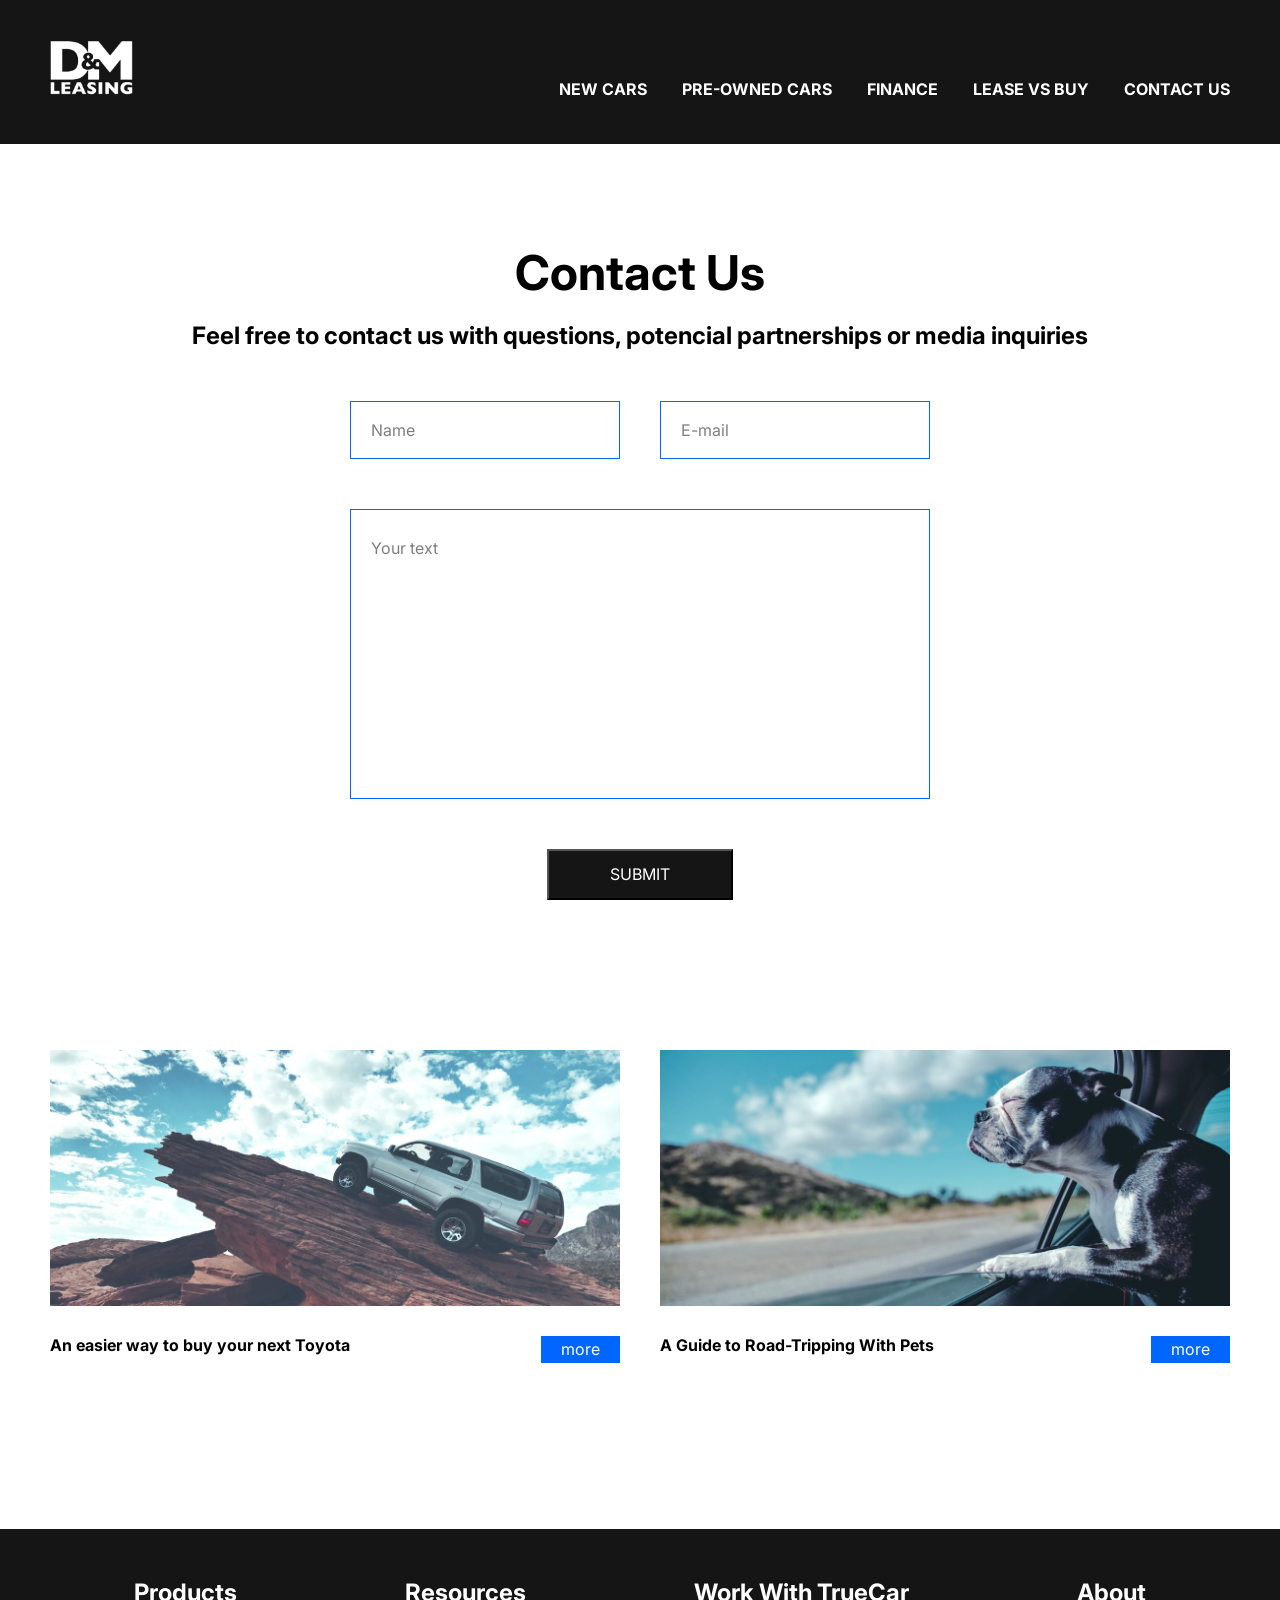
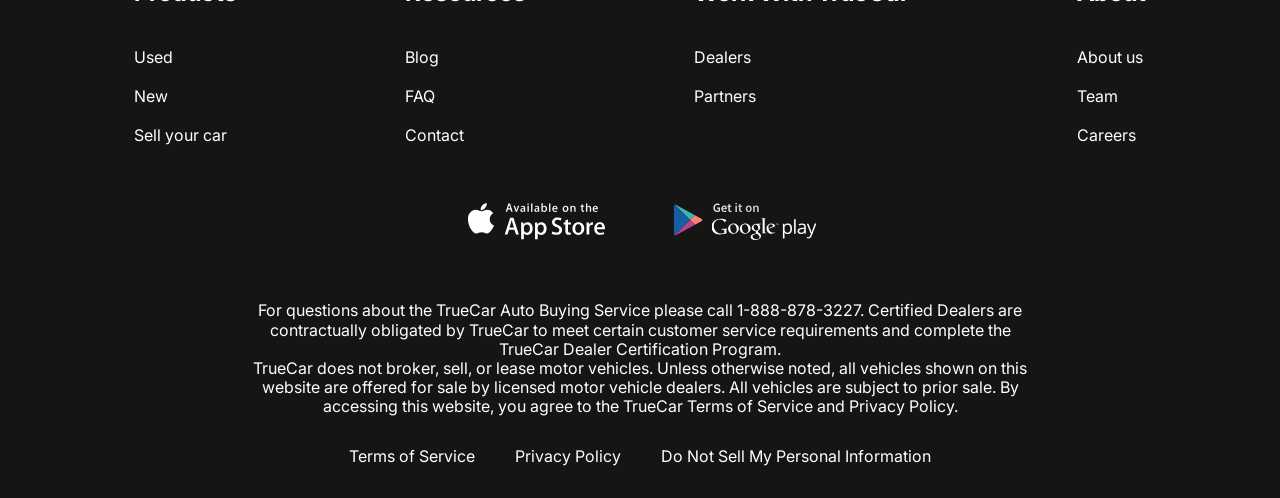
==== contacts.html @ 19363484 "finished contacts.html page" ====
<!doctype html>
<html lang="en">
  <head>
    <meta charset="UTF-8" />
    <meta name="viewport" content="width=device-width, initial-scale=1.0" />
    <link rel="stylesheet" href="css/style.css" />
    <link rel="stylesheet" href="css/contacts.css" />
    <link rel="preconnect" href="https://fonts.googleapis.com" />
    <link rel="preconnect" href="https://fonts.gstatic.com" crossorigin />
    <link
      rel="stylesheet"
      href="https://fonts.googleapis.com/css2?family=Inter:wght@400;700&display=swap"
    />
    <title>Lease cars</title>
  </head>
  <body>
    <div class="wrapper">
      <header class="header">
        <div class="container">
          <div class="header__inner">
            <a href="index.html" class="logo">
              <img src="images/logo.svg" alt="logo" class="logo__img" />
            </a>
            <nav class="menu">
              <ul class="menu__list">
                <li class="menu__List-item">
                  <a href="new-cars.html" class="menu__list-link">NEW CARS</a>
                </li>
                <li class="menu__List-item">
                  <a href="#" class="menu__list-link">PRE-OWNED CARS</a>
                </li>
                <li class="menu__List-item">
                  <a href="#" class="menu__list-link">FINANCE</a>
                </li>
                <li class="menu__List-item">
                  <a href="#" class="menu__list-link">LEASE VS BUY</a>
                </li>
                <li class="menu__List-item">
                  <a href="contacts.html" class="menu__list-link">CONTACT US</a>
                </li>
              </ul>
            </nav>
          </div>
        </div>
      </header>

      <main class="main">
        <section class="contacts">
          <div class="container">
            <h2 class="section-title contacts-title">Contact Us</h2>
            <p class="contacts__text">
              Feel free to contact us with questions, potencial partnerships or
              media inquiries
            </p>
            <form action="#" class="form">
              <input type="text" class="form__input" placeholder="Name" />
              <input type="email" class="form__input" placeholder="E-mail" />
              <textarea
                class="form__textarea"
                placeholder="Your text"
              ></textarea>
              <button class="form__btn" type="submit">SUBMIT</button>
            </form>
          </div>
        </section>
        <section class="blog">
          <div class="container">
            <div class="blog__items">
              <div class="blog__item">
                <img
                  class="blog__item-img"
                  src="images/blog-1.jpg"
                  alt="Blog image"
                />
                <h4 class="blog__item-title">
                  An easier way to buy your next Toyota
                </h4>
                <a href="#" class="blog__item-link">more</a>
              </div>
              <div class="blog__item">
                <img
                  class="blog__item-img"
                  src="images/blog-2.jpg"
                  alt="Blog image"
                />
                <h4 class="blog__item-title">
                  A Guide to Road-Tripping With Pets
                </h4>
                <a href="#" class="blog__item-link">more</a>
              </div>
            </div>
          </div>
        </section>
      </main>

      <footer class="footer">
        <div class="container">
          <nav class="footer__menu">
            <ul class="footer__menu-list">
              <li class="footer__menu-item">
                <p class="footer__menu-title">Products</p>
              </li>
              <li class="footer__menu-item">
                <a href="#" class="footer__menu-link">Used</a>
              </li>
              <li class="footer__menu-item">
                <a href="#" class="footer__menu-link">New</a>
              </li>
              <li class="footer__menu-item">
                <a href="#" class="footer__menu-link">Sell your car</a>
              </li>
            </ul>
            <ul class="footer__menu-list">
              <li class="footer__menu-item">
                <p class="footer__menu-title">Resources</p>
              </li>
              <li class="footer__menu-item">
                <a href="#" class="footer__menu-link">Blog</a>
              </li>
              <li class="footer__menu-item">
                <a href="#" class="footer__menu-link">FAQ</a>
              </li>
              <li class="footer__menu-item">
                <a href="#" class="footer__menu-link">Contact</a>
              </li>
            </ul>
            <ul class="footer__menu-list">
              <li class="footer__menu-item">
                <p class="footer__menu-title">Work With TrueCar</p>
              </li>
              <li class="footer__menu-item">
                <a href="#" class="footer__menu-link">Dealers</a>
              </li>
              <li class="footer__menu-item">
                <a href="#" class="footer__menu-link">Partners</a>
              </li>
            </ul>
            <ul class="footer__menu-list">
              <li class="footer__menu-item">
                <p class="footer__menu-title">About</p>
              </li>
              <li class="footer__menu-item">
                <a href="#" class="footer__menu-link">About us</a>
              </li>
              <li class="footer__menu-item">
                <a href="#" class="footer__menu-link">Team</a>
              </li>
              <li class="footer__menu-item">
                <a href="#" class="footer__menu-link">Careers</a>
              </li>
            </ul>
          </nav>

          <ul class="app">
            <li class="app__item">
              <a href="" class="app__item-link" href="#">
                <img
                  class="app__item-img"
                  src="images/appstore.svg"
                  alt="app store"
                />
              </a>
            </li>
            <li class="app__item">
              <a href="" class="app__item-link" href="#">
                <img
                  class="app__item-img"
                  src="images/googleplay.svg"
                  alt="app store"
                />
              </a>
            </li>
          </ul>

          <div class="footer__copy">
            <p class="footer__copy-text">
              For questions about the TrueCar Auto Buying Service please call
              1-888-878-3227. Certified Dealers are contractually obligated by
              TrueCar to meet certain customer service requirements and complete
              the TrueCar Dealer Certification Program.
            </p>
            <p class="footer__copy-text">
              TrueCar does not broker, sell, or lease motor vehicles. Unless
              otherwise noted, all vehicles shown on this website are offered
              for sale by licensed motor vehicle dealers. All vehicles are
              subject to prior sale. By accessing this website, you agree to the
              TrueCar Terms of Service and Privacy Policy.
            </p>
          </div>

          <nav class="copy__nav">
            <ul class="copy__nav-list">
              <li class="copy__nav-item">
                <a href="#" class="copy__nav-link">Terms of Service</a>
              </li>
              <li class="copy__nav-item">
                <a href="#" class="copy__nav-link">Privacy Policy</a>
              </li>
              <li class="copy__nav-item">
                <a href="#" class="copy__nav-link"
                  >Do Not Sell My Personal Information</a
                >
              </li>
            </ul>
          </nav>
        </div>
      </footer>
    </div>
  </body>
</html>
---- css/style.css ----
html {
  box-sizing: border-box;
}

*,
*::after,
*::before {
  box-sizing: inherit;
  margin: 0;
  padding: 0;
}

html,
body {
  height: 100%;
}

ul {
  list-style: none;
}

a {
  text-decoration: none;
  color: inherit;
}

.section-title {
  margin-bottom: 50px;
  font-size: 48px;
  font-weight: 700;
  text-align: center;
}

.wrapper {
  min-height: 100%;
  display: flex;
  flex-direction: column;
}

.container {
  max-width: 1200px;
  margin: 0 auto;
  padding: 0 10px;
}

body {
  font-family: "Inter", sans-serif;
  font-size: 16px;
  font-weight: 400;
  line-height: 1.2;
}

.header {
  background-color: #151515;
}

.header-main {
  background-color: transparent;
  position: absolute;
  z-index: 10;
  left: 0;
  right: 0;
}

.header__inner {
  padding-top: 40px;
  padding-bottom: 45px;
  display: flex;
  justify-content: space-between;
  align-items: flex-end;
}

.menu__list {
  display: flex;
  gap: 35px;
}

.menu__list-link {
  color: #fff;
  text-transform: uppercase;
  font-weight: 700;
}

.footer {
  background-color: #151515;
  padding: 50px 0 32px 0;
  color: #fff;
}

.footer__menu {
  display: flex;
  justify-content: space-around;
  margin-bottom: 50px;
}

.footer__menu-list {
  max-width: 250px;
}

.footer__menu-title {
  font-size: 24px;
  font-weight: 700;
  padding-bottom: 20px;
}

.footer__menu-item + .footer__menu-item {
  padding-top: 20px;
}

.app {
  display: flex;
  justify-content: center;
  gap: 40px;
  margin-bottom: 52px;
}

.footer__copy {
  max-width: 800px;
  margin: 0 auto 30px;
  text-align: center;
}

.copy__nav-list {
  display: flex;
  justify-content: center;
  gap: 40px;
}

.main {
  flex-grow: 1;
}

.top {
  color: #fff;
  text-align: center;
  padding-top: 250px;
  padding-bottom: 50px;
  position: absolute;
  z-index: 5;
  left: 0;
  right: 0;
}

.title {
  padding-bottom: 40px;
  font-size: 96px;
  font-weight: 700;
}

.top__link {
  background-color: #151515;
  padding: 23px;
  max-width: 430px;
  width: 100%;
  display: inline-block;
  text-transform: uppercase;
  font-size: 36px;
  font-weight: 700;
}

.swiper::after {
  content: "";
  background: rgba(21, 21, 21, 0.3);
  position: absolute;
  z-index: 5;
  left: 0;
  right: 0;
  bottom: 0;
  top: 0;
}

.swiper-slide {
  background-repeat: no-repeat;
  background-size: cover;
  background-position: center;
  height: 100vh;
}

.swiper-pagination-bullet {
  width: 120px;
  height: 3px;
  background-color: #151515;
  border-radius: 0;
  opacity: 1;
}

.swiper-horizontal > .swiper-pagination-bullets,
.swiper-pagination-bullets.swiper-pagination-horizontal {
  margin: 0 15px !important;
}

.swiper-pagination-bullets.swiper-pagination-horizontal,
.swiper-pagination-custom {
  bottom: 50px;
}

.swiper-pagination-bullet-active {
  height: 6px;
  background-color: #fff;
}

.why-lease {
  padding: 150px 0;
}

.why-lease__list {
  display: grid;
  grid-template-columns: repeat(4, 1fr);
  gap: 40px;
  text-align: center;
}

.why-list__item-img {
  margin-bottom: 30px;
}

.why-list__item-title {
  margin-bottom: 30px;
  font-size: 24px;
  font-weight: 700;
}

.why-list__item-text {
  text-align: left;
}

.how-does {
  padding-bottom: 150px;
}

.how-does__inner {
  max-width: 600px;
  margin: 0 auto;
}

.how__does-title {
  font-size: 24px;
  font-weight: 700;
  padding-top: 50px;
}

.how__does-list {
  padding: 50px 0 70px;
  counter-reset: myCounter;
}

.how__does-item {
  list-style-type: none;
  width: 270px;
  position: relative;
  margin-left: auto;
  box-sizing: content-box;
  padding: 19px 0 19px 240px;
  min-height: 63px;
}

.how__does-item + .how__does-item {
  margin-top: 40px;
}

.how__does-item::before {
  counter-increment: myCounter;
  content: counter(myCounter);
  display: flex;
  justify-content: center;
  align-items: center;
  background-color: #0066ff;
  font-size: 48px;
  font-weight: 700;
  width: 100px;
  height: 100px;
  border-radius: 50%;
  color: #fff;
  position: absolute;
  left: 0;
  top: 0;
}

.video {
  padding-bottom: 150px;
}

.video__text {
  margin-bottom: 20px;
}

.video__text {
  font-size: 24px;
  font-weight: 700;
  text-align: center;
}

.video__content {
  margin: 0 auto;
  display: block;
}

.important {
  padding-bottom: 150px;
}

.important__title {
  margin-bottom: 20px;
}

.important__text {
  max-width: 580px;
  margin: 0 auto 50px;
}

.important__list {
  display: grid;
  grid-template-columns: repeat(4, 1fr);
}

.important__item-img {
  margin-bottom: 20px;
}
---- css/contacts.css ----
.contacts {
  padding: 100px 0 150px;
}

.contacts-title {
  margin-bottom: 20px;
}

.contacts__text {
  text-align: center;
  font-weight: 700;
  font-size: 24px;
  margin-bottom: 50px;
  padding: 0 100px;
}

.form {
  max-width: 580px;
  margin: 0 auto;
  display: flex;
  justify-content: space-between;
  flex-wrap: wrap;
}

.form__input {
  width: 270px;
  padding: 18px 20px;
  display: inline-block;
  border: 1px solid #0066ff;
  margin-bottom: 50px;
  font-family: "Inter", sans-serif;
  font-size: 16px;
  font-weight: 400;
  line-height: 1.3;
  color: #000;
}

.form__input::placeholder,
.form__textarea::placeholder {
  font-family: "Inter", sans-serif;
  font-size: 16px;
  font-weight: 400;
  line-height: 1.3;
  color: #000;
  opacity: 0.5;
}

.form__textarea {
  width: 100%;
  resize: none;
  padding: 28px 20px;
  margin-bottom: 50px;
  height: 290px;
  border: 1px solid #0066ff;
  font-family: "Inter", sans-serif;
  font-size: 16px;
  font-weight: 400;
  line-height: 1.3;
  color: #000;
}

.form__btn {
  text-transform: uppercase;
  color: #fff;
  background-color: #151515;
  font-family: "Inter", sans-serif;
  font-size: 16px;
  font-weight: 400;
  line-height: 1.3;
  padding: 13px 61px;
  margin: 0 auto;
}

.blog {
  padding-bottom: 16px;
}

.blog__items {
  display: grid;
  grid-template-columns: repeat(2, 1fr);
  gap: 40px;
}

.blog__item {
  display: flex;
  justify-content: space-between;
  flex-wrap: wrap;
  padding-bottom: 150px;
}

.blog__item-img {
  margin-bottom: 30px;
  width: 100%;
}

.blog__item-title {
  flex-basis: 446px;
  /* font-size: 24px;
  font-weight: 700; */
}

.blog__item-link {
  color: #fff;
  background-color: #0066ff;
  padding: 4px 20px;
}
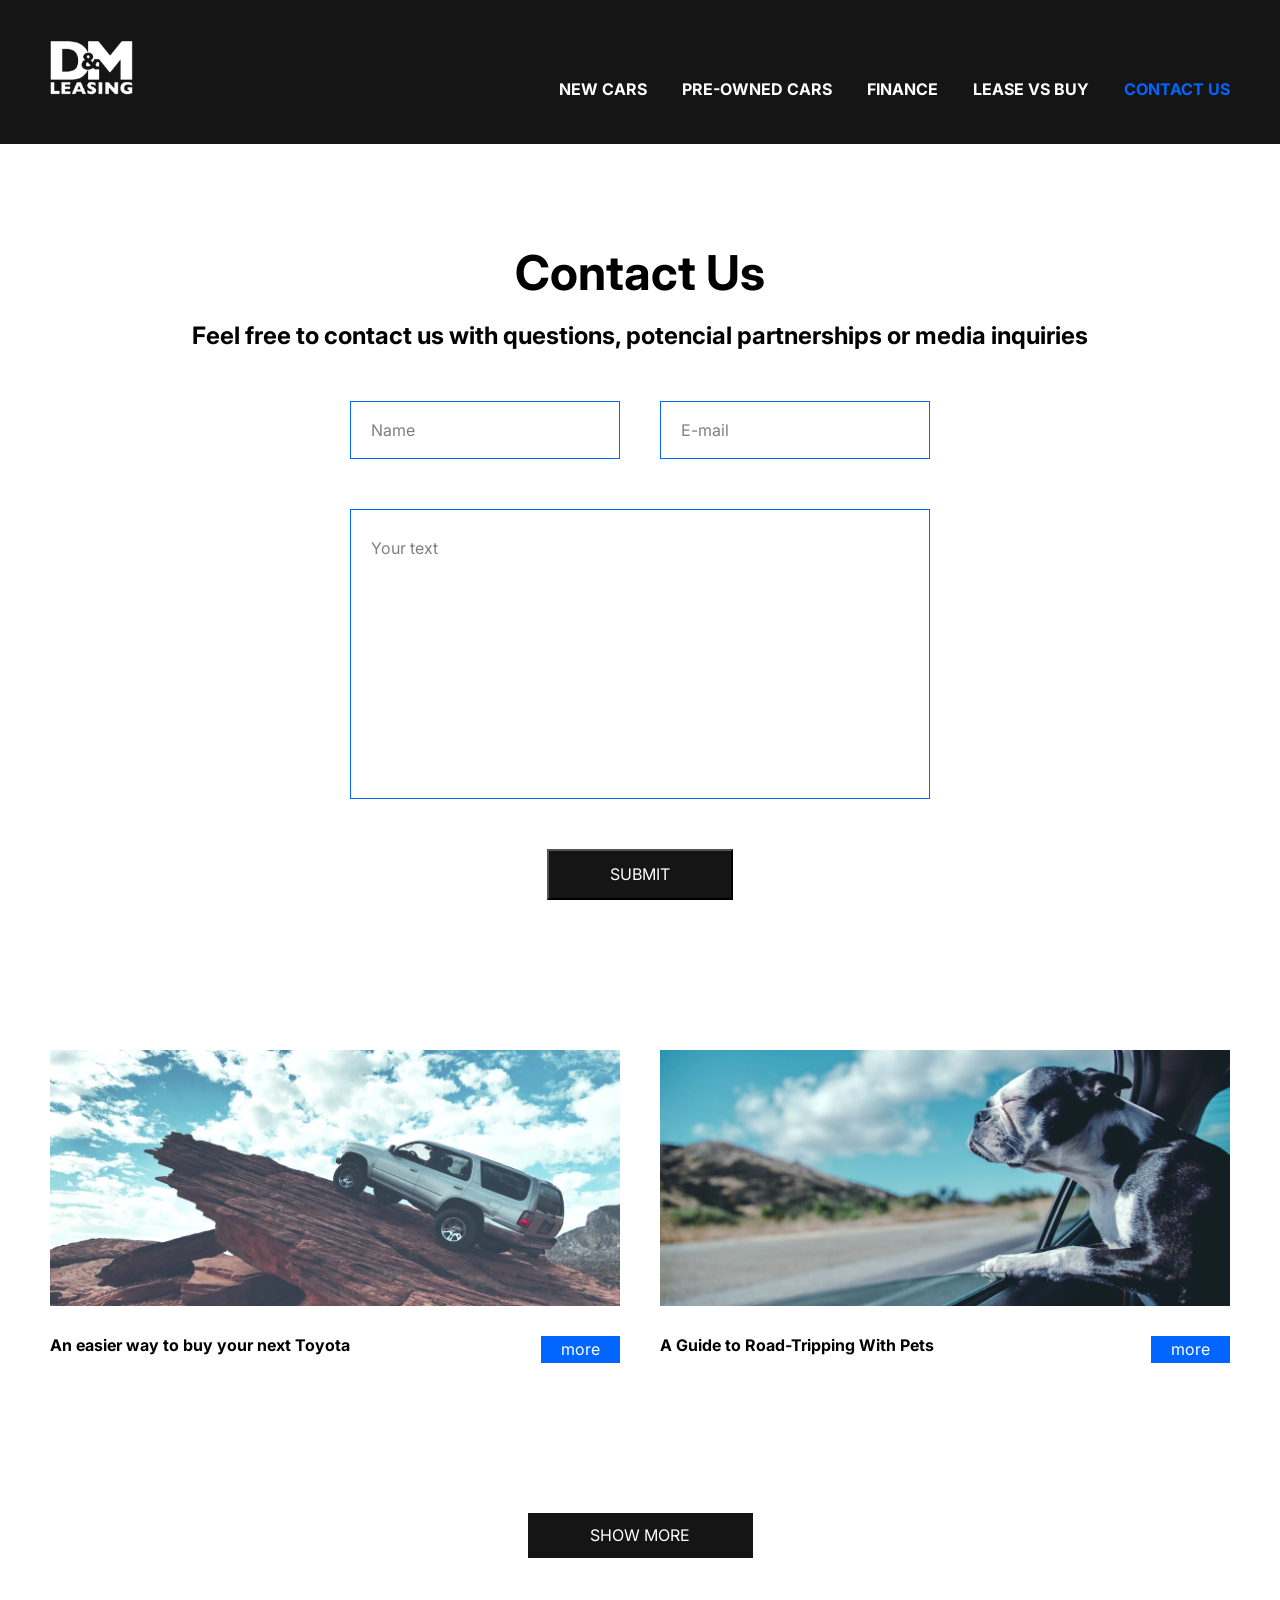
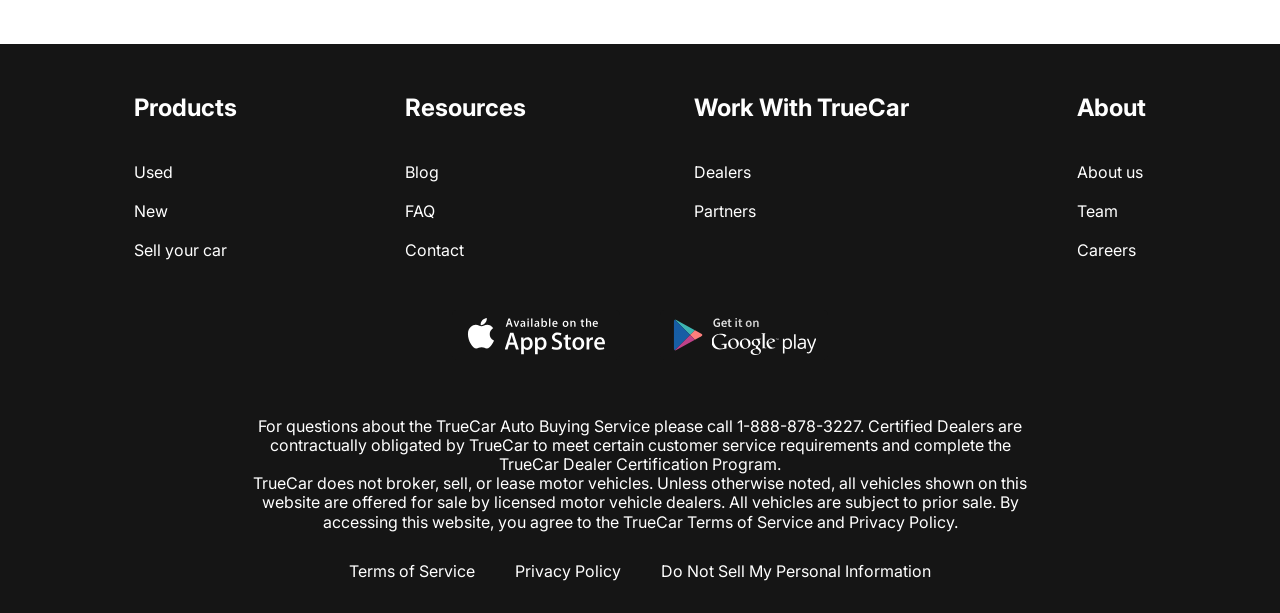
==== commit 58643376: "fhished web-site" ====
--- a/contacts.html
+++ b/contacts.html
@@ -5,6 +5,7 @@
     <meta name="viewport" content="width=device-width, initial-scale=1.0" />
     <link rel="stylesheet" href="css/style.css" />
     <link rel="stylesheet" href="css/contacts.css" />
+    <link rel="stylesheet" href="css/new-cars.css" />
     <link rel="preconnect" href="https://fonts.googleapis.com" />
     <link rel="preconnect" href="https://fonts.gstatic.com" crossorigin />
     <link
@@ -36,7 +37,11 @@
                   <a href="#" class="menu__list-link">LEASE VS BUY</a>
                 </li>
                 <li class="menu__List-item">
-                  <a href="contacts.html" class="menu__list-link">CONTACT US</a>
+                  <a
+                    href="contacts.html"
+                    class="menu__list-link menu__list-link--active"
+                    >CONTACT US</a
+                  >
                 </li>
               </ul>
             </nav>
@@ -89,6 +94,7 @@
                 <a href="#" class="blog__item-link">more</a>
               </div>
             </div>
+            <a class="showmore-link" href="#">SHOW MORE</a>
           </div>
         </section>
       </main>
--- a/css/style.css
+++ b/css/style.css
@@ -79,6 +79,10 @@
   color: #fff;
   text-transform: uppercase;
   font-weight: 700;
+}
+
+.menu__list-link--active {
+  color: #0066ff;
 }
 
 .footer {
--- a/css/contacts.css
+++ b/css/contacts.css
@@ -104,3 +104,15 @@
   background-color: #0066ff;
   padding: 4px 20px;
 }
+
+.showmore-link {
+  text-transform: uppercase;
+  background-color: #151515;
+  padding: 13px;
+  color: #fff;
+  width: 225px;
+  margin: 0 auto;
+  text-align: center;
+  display: block;
+  margin-bottom: 70px;
+}
--- a/css/new-cars.css
+++ b/css/new-cars.css
@@ -0,0 +1,79 @@
+.choose {
+  padding: 100px 0 150px;
+}
+
+.tabs {
+  margin-bottom: 70px;
+}
+
+.tabs__btn {
+  padding: 0 150px;
+  display: flex;
+  justify-content: space-between;
+  gap: 80px;
+  padding-bottom: 100px;
+}
+
+.tabs__btn-item {
+  font-size: 24px;
+  font-weight: 700;
+  cursor: pointer;
+  border: none;
+  background-color: transparent;
+  padding: 0;
+}
+
+.tabs__btn-item--active {
+  color: #0066ff;
+}
+
+.tabs__content-item {
+  display: none;
+  grid-template-columns: repeat(4, 1fr);
+  gap: 40px;
+}
+
+.tabs__content-item.tabs__content-item--active {
+  display: grid;
+}
+
+.card {
+  text-align: center;
+  margin-bottom: 100px;
+}
+
+.card-img {
+  display: block;
+}
+
+.card__content {
+  padding: 0 5px;
+  border: 1px solid #0066ff;
+  border-top: 0;
+}
+
+.card__title {
+  padding-top: 20px;
+  font-size: 24px;
+  font-weight: 700;
+  margin-bottom: 20px;
+  padding: 0 5px;
+}
+
+.cart__text {
+  margin-bottom: 20px;
+}
+
+.card__price {
+  margin-bottom: 20px;
+  margin-bottom: 20px;
+  font-size: 24px;
+  font-weight: 700;
+}
+
+.card__link {
+  display: block;
+  color: #0066ff;
+  border: 1px solid #0066ff;
+  border-top: 0;
+}
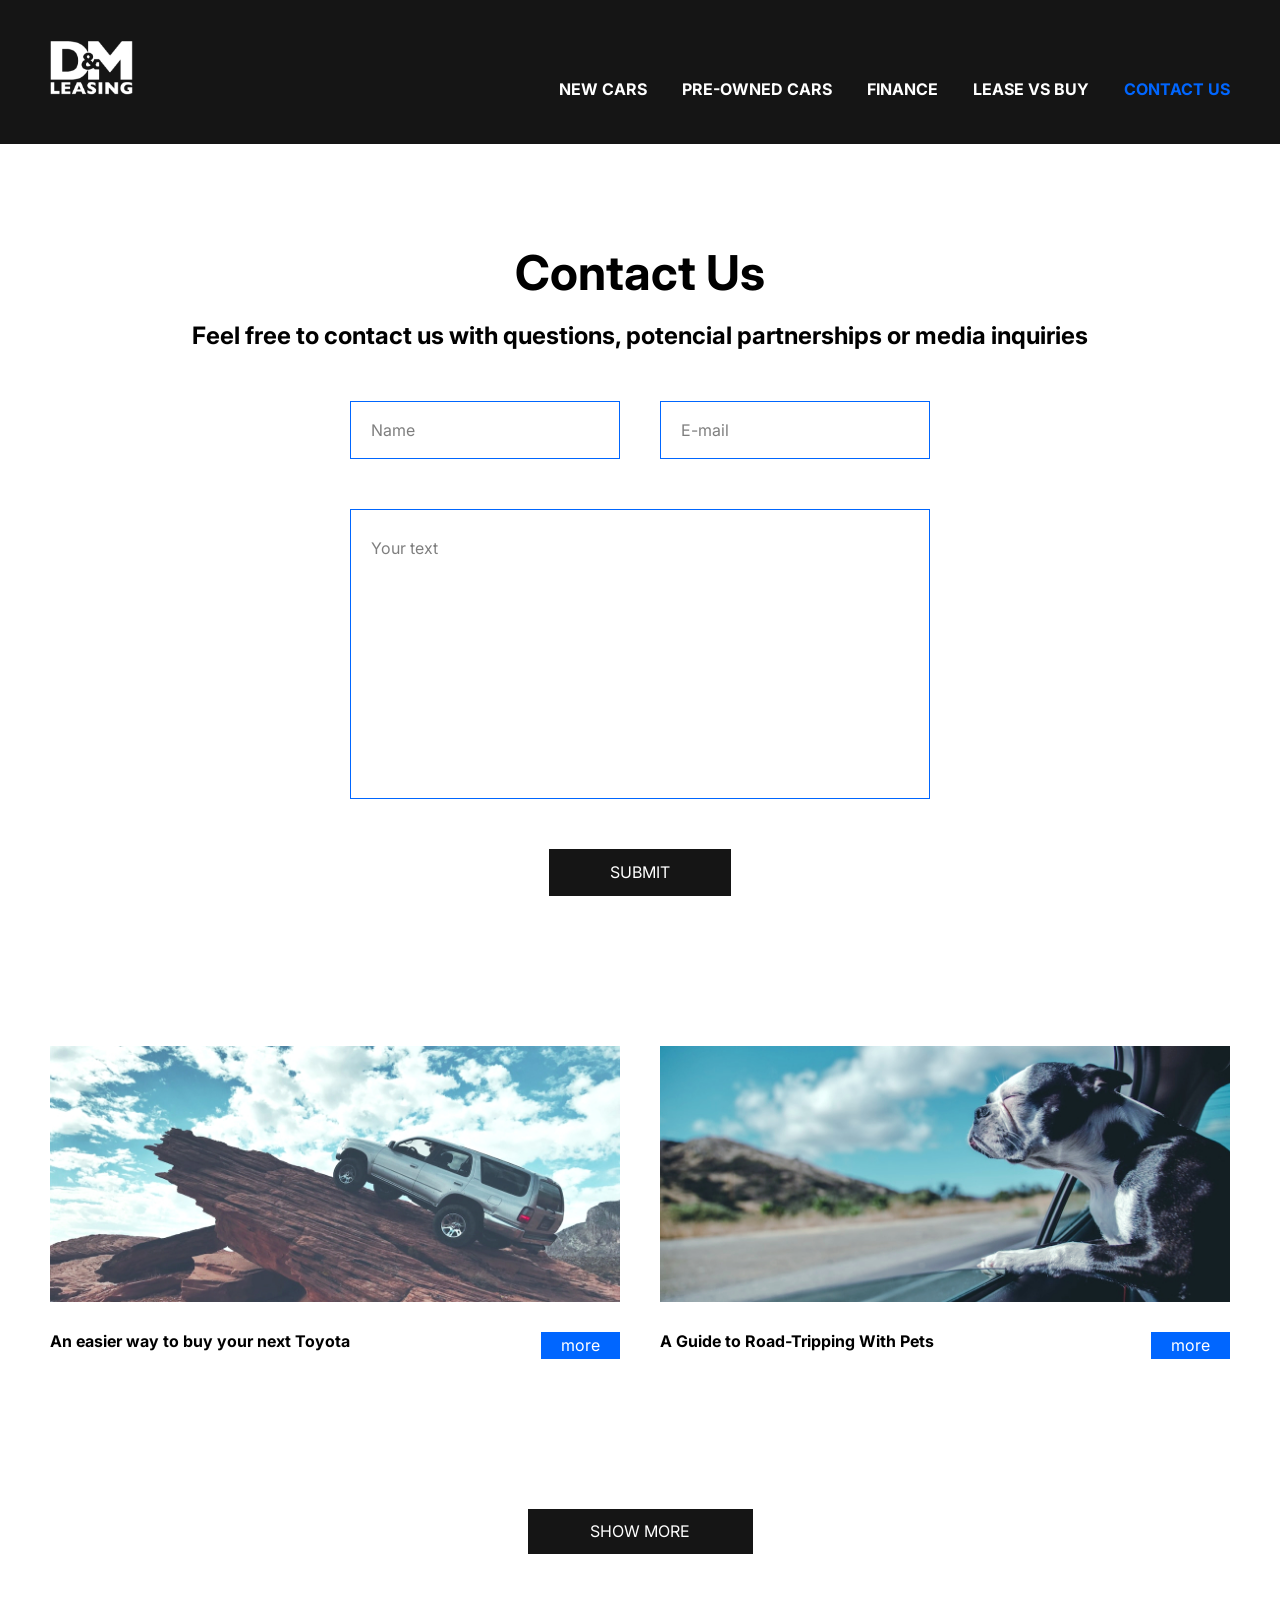
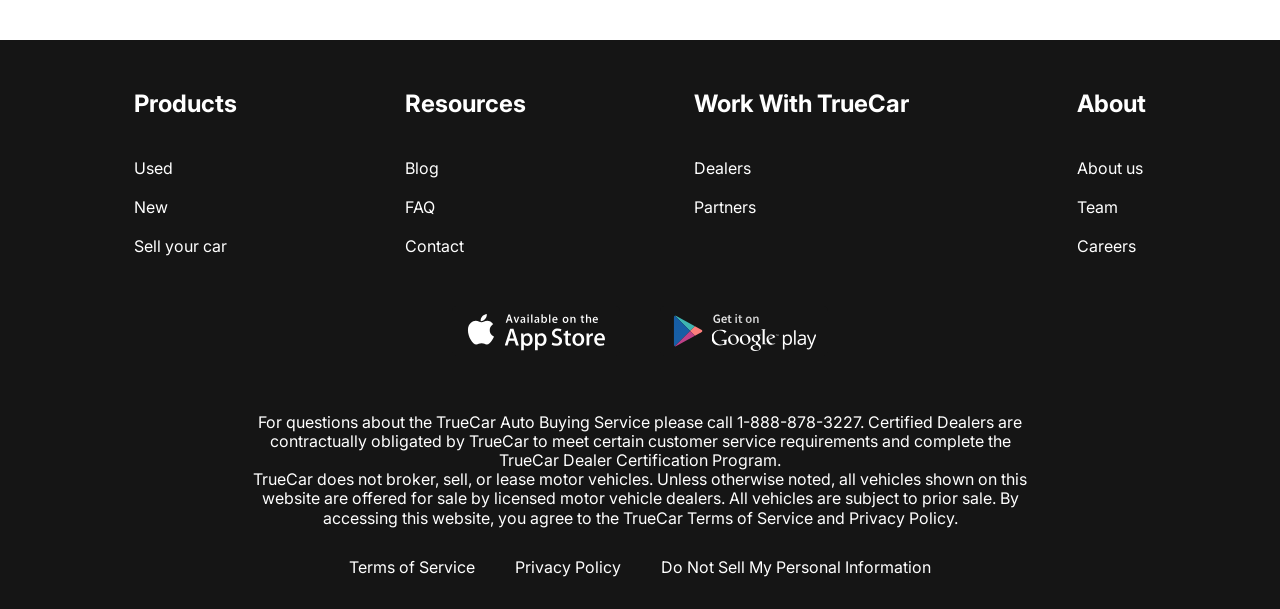
==== commit e294de7a: "finished project" ====
--- a/contacts.html
+++ b/contacts.html
@@ -12,6 +12,7 @@
       rel="stylesheet"
       href="https://fonts.googleapis.com/css2?family=Inter:wght@400;700&display=swap"
     />
+    <script src="js/main.js" defer></script>
     <title>Lease cars</title>
   </head>
   <body>
@@ -23,6 +24,11 @@
               <img src="images/logo.svg" alt="logo" class="logo__img" />
             </a>
             <nav class="menu">
+              <button class="menu__btn">
+                <span></span>
+                <span></span>
+                <span></span>
+              </button>
               <ul class="menu__list">
                 <li class="menu__List-item">
                   <a href="new-cars.html" class="menu__list-link">NEW CARS</a>
--- a/css/style.css
+++ b/css/style.css
@@ -320,3 +320,159 @@
 .important__item-img {
   margin-bottom: 20px;
 }
+
+.menu__btn {
+  width: 30px;
+  height: 30px;
+  display: flex;
+  flex-direction: column;
+  justify-content: space-between;
+  padding: 0;
+  border: none;
+  background-color: transparent;
+  cursor: pointer;
+  display: none;
+}
+
+.menu__btn span {
+  height: 2px;
+  background-color: #fff;
+  width: 100%;
+}
+
+@media (max-width: 1180px) {
+  .important__list {
+    gap: 30px 20px;
+  }
+  .important__item-img {
+    width: 100%;
+  }
+}
+
+@media (max-width: 1080px) {
+  .video__content {
+    width: 100%;
+  }
+}
+
+@media (max-width: 860px) {
+  .menu__btn {
+    display: flex;
+  }
+  .menu__btn,
+  .logo {
+    position: relative;
+    z-index: 10;
+  }
+  .menu__list {
+    position: absolute;
+    z-index: 5;
+    background-color: #151515;
+    flex-direction: column;
+    top: 0;
+    left: 0;
+    right: 0;
+    bottom: 0;
+    padding-top: 200px;
+    height: 100vh;
+    align-items: center;
+    transform: translate(-100%);
+    transition: transform 0.3s ease;
+  }
+  .menu__list.menu__list--active {
+    transform: translate(0%);
+  }
+  .why-lease__list {
+    grid-template-columns: repeat(2, 1fr);
+    gap: 20px;
+  }
+  .important__list {
+    grid-template-columns: repeat(2, 1fr);
+  }
+}
+
+@media (max-width: 768px) {
+  .title {
+    font-size: 70px;
+  }
+  .top__link {
+    padding: 16px;
+    max-width: 360px;
+    font-size: 28px;
+  }
+  .swiper-pagination-bullet {
+    width: 60px;
+  }
+  .swiper-pagination-bullet-active {
+    height: 4px;
+  }
+  .video__content {
+    height: 400px;
+  }
+  .footer__menu {
+    display: grid;
+    grid-template-columns: repeat(2, 1fr);
+    gap: 40px;
+  }
+}
+
+@media (max-width: 540px) {
+  .title {
+    font-size: 60px;
+  }
+  .top__link {
+    max-width: 310px;
+    font-size: 24px;
+  }
+  .swiper-pagination-gorizontal
+    .swiper-pugination-bulets
+    .swiper-pagination-bullet {
+    margin: 0 10px;
+  }
+  .swiper-pagination-bullet {
+    width: 35px;
+  }
+  .why-lease__list {
+    grid-template-columns: repeat(1, 1fr);
+  }
+  .why-lease {
+    padding: 50px 0;
+  }
+  .section-title {
+    font-size: 34px;
+  }
+  .how__does-list {
+    padding: 30px 0 40px;
+  }
+  .how-does {
+    padding-bottom: 50px;
+  }
+  .video {
+    padding-bottom: 50px;
+  }
+  .video__content {
+    height: 200px;
+  }
+  .how__does-item {
+    padding: 65px 0 19px 0;
+    margin-right: auto;
+  }
+  .how__does-item::before {
+    right: 0;
+    margin: 0 auto;
+    width: 50px;
+    height: 50px;
+    font-size: 32px;
+  }
+  .important__list {
+    grid-template-columns: repeat(1, 1fr);
+  }
+  .app,
+  .copy__nav-list {
+    flex-direction: column;
+    align-items: center;
+  }
+  .copy__nav-list {
+    gap: 20px;
+  }
+}
--- a/css/contacts.css
+++ b/css/contacts.css
@@ -69,6 +69,7 @@
   line-height: 1.3;
   padding: 13px 61px;
   margin: 0 auto;
+  border: none;
 }
 
 .blog {
@@ -116,3 +117,28 @@
   display: block;
   margin-bottom: 70px;
 }
+
+@media (max-width: 650px) {
+  .blog__item {
+    padding-bottom: 20px;
+  }
+  .contacts {
+    padding: 50px 0;
+  }
+  .form__input {
+    width: 100%;
+    margin-bottom: 30px;
+  }
+}
+
+@media (max-width: 540px) {
+  .blog__item-title {
+    margin-bottom: 10px;
+  }
+  .blog__item-link {
+    margin-left: auto;
+  }
+  .contacts__text {
+    padding: 0;
+  }
+}
--- a/css/new-cars.css
+++ b/css/new-cars.css
@@ -7,11 +7,10 @@
 }
 
 .tabs__btn {
-  padding: 0 150px;
+  padding: 0 150px 100px;
   display: flex;
   justify-content: space-between;
   gap: 80px;
-  padding-bottom: 100px;
 }
 
 .tabs__btn-item {
@@ -77,3 +76,53 @@
   border: 1px solid #0066ff;
   border-top: 0;
 }
+
+.card-img {
+  width: 100%;
+}
+
+@media (max-width: 1180px) {
+  .tabs__content-item {
+    grid-template-columns: repeat(3, 1fr);
+  }
+}
+
+@media (max-width: 1040px) {
+  .tabs__btn {
+    padding: 0 0 50px;
+    gap: 20px;
+  }
+}
+
+@media (max-width: 860px) {
+  .tabs__content-item {
+    grid-template-columns: repeat(2, 1fr);
+  }
+}
+
+@media (max-width: 650px) {
+  .tabs__content-item {
+    grid-template-columns: repeat(1, 1fr);
+  }
+  .tabs__btn-item {
+    font-size: 18px;
+  }
+  .blog__items {
+    grid-template-columns: repeat(1, 1fr);
+  }
+}
+
+@media (max-width: 540px) {
+  .tabs__btn {
+    flex-direction: column;
+  }
+  .choose {
+    padding: 50px 0;
+  }
+  .card {
+    margin-bottom: 40px;
+  }
+  .blog {
+    padding-bottom: 50px;
+  }
+}
